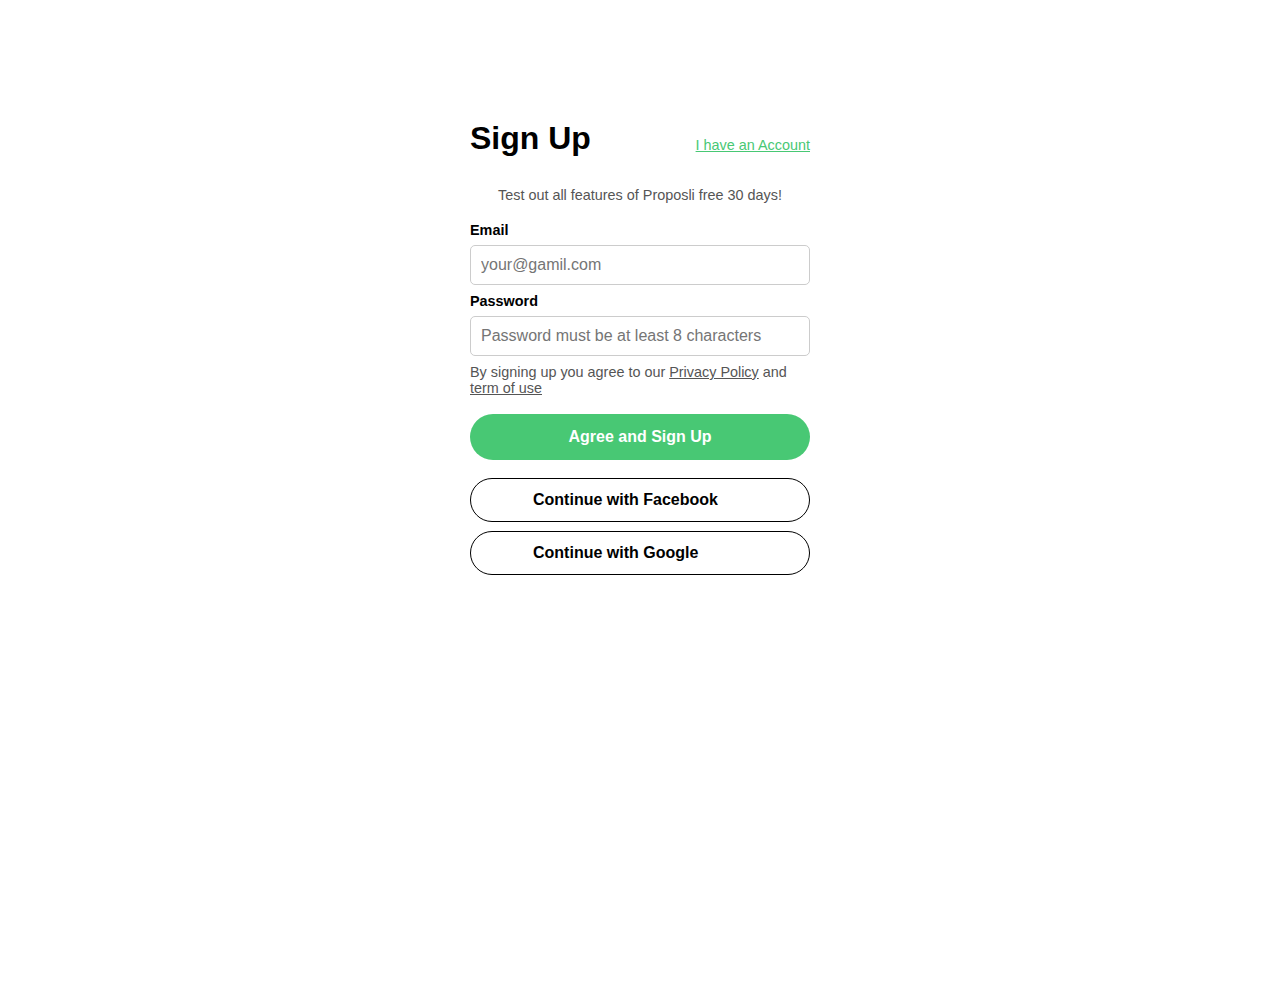
==== index.html @ e4460219 "Added index.html" ====
<!DOCTYPE html>
<html lang="en">

<head>
    <meta charset="UTF-8">
    <meta name="viewport" content="width=device-width, initial-scale=1.0">
    <title>Sign Up</title>

    <link rel="stylesheet" href="style.css">
</head>

<body>
    <div class="outer-box">
        <div class="iner-box">
            <header>
                <div class="signup-header">
                    <h1>Sign Up</h1>
                    <a href="sigin.html">I have an Account</a>
                </div>
                <p class="header-para">Test out all features of Proposli free 30 days!</p>
            </header>
            <main class="signup-main">
                <form action="">
                    <p class="signup-p">
                        <label for="email">Email</label>
                        <input type="email" id="email" placeholder="your@gamil.com" required>
                    </p>
                    <p class="signup-p">
                        <label for="password">Password</label>
                        <input type="password" id="password" placeholder="Password must be at least 8 characters"
                            required>
                    </p>
                    <p class="special-p">By signing up you agree to our <a href="#">Privacy Policy</a> and <a
                            href="#">term of use</a></p>
                    <input type="submit" id="button-1" value="Agree and Sign Up">
                </form>
            </main>
            <footer class="signup-footer">
                <button class="signup-button" id="button-2"><img src="Images/fb.png" alt="" height="20"><a
                        href="https://www.facebook.com">Continue with Facebook</a></button>
                <button class="signup-button" id="button-3"><img src="Images/google.png" alt="" height="20"><a
                        href="https://www.google.com">Continue with Google</a></button>
            </footer>
        </div>
    </div>

</body>

</html>
---- style.css ----
* {
   margin: 0;
   padding: 0;
   box-sizing: border-box;
}

body {
   font-family: Verdana, Geneva, Tahoma, sans-serif;
}

.outer-box {
   height: 100vh;
   width: 100vw;
   /* background-color: cadetblue;  */
   display: flex;
   /* flex-wrap: wrap; */
}

.iner-box {
   width: 400px;
   margin: 0 auto;
   position: relative;
   top: 60%;
   transform: translateY(-50%);
   background-color: white;
   padding: 30px;
   border-radius: 8px;
}

.div {
   font-size: 13px;
   text-align: end;
   /* font-family: sans-serif; */
}

.div a {
   color: #48C874;
}

.signup-header h1 {
   margin-bottom: 12px;
}

.signup-header a {
   font-size: 0.9rem;
   color: #48C874;
}
.signup-header {
   display: flex;
   align-items: center;
   justify-content: space-between;
   margin-bottom: 18px;
   
}

.header-para {
   font-size: 0.9rem;
   color: #555;
   text-align: center;
   margin-bottom: 19px;
}

.signup-main p {
   margin: 6px 0;
}

.special-p {
   font-size: 0.9rem;
   color: #555;
}

.special-p a {
   color: #555;
}

.signup-p label {
   display: block;
   margin: 5px 0;
   font-weight: bold;
   font-size: 0.9rem;
}

.signup-p input {
   border: 2px solid #ccc;
   border-radius: 5px;
   border-width: 0.1px;
   padding: 10px;
   margin: 2px 0;
   font-size: 1rem;
   width: 100%;
}

.signup-footer p {
   margin: 0;
   font-size: 13px;
   color: #555;
}

.signup-footer p a {
   color: #555;
}

.signup-button {
   display: flex;
   align-items: center;
   gap:43px;
   /* padding: 11px 0px; */
   /* margin: 18px 0; */
   cursor: pointer;
}

#button-1 {
   display: block;
   width: 100%;
   padding: 11px;
   margin: 18px auto;
   background-color: #48C874;
   color: white;
   line-height: 24px;
   font-weight: bold;
   border: none;
   border-radius: 50px;
   font-size: 16px;
   cursor: pointer;
}

#button-2 {
   margin: 3px 0;
   padding: 11px 19px;
   width: 100%;
   border-radius: 50px;
   border: 1px solid black;
   background-color: white;
   font-weight: bold;
   font-size: 16px;
   text-align: center;
}


#button-3 {
   margin: 9px 0;
   padding: 11px 19px;
   width: 100%;
   border-radius: 50px;
   border: 2px solid black;
   background-color: white;
   border-width: 0.1px;
   font-weight: bold;
   font-size: 16px;
   text-align: center;
}

#button-1:hover {
   background-color: transparent;
   border: 0.1px solid #48C874;
   color: #48C874;
   transition: all 0.4s ease-in;
}

.signup-button a {
   color: black;
   text-decoration-line: none;
}
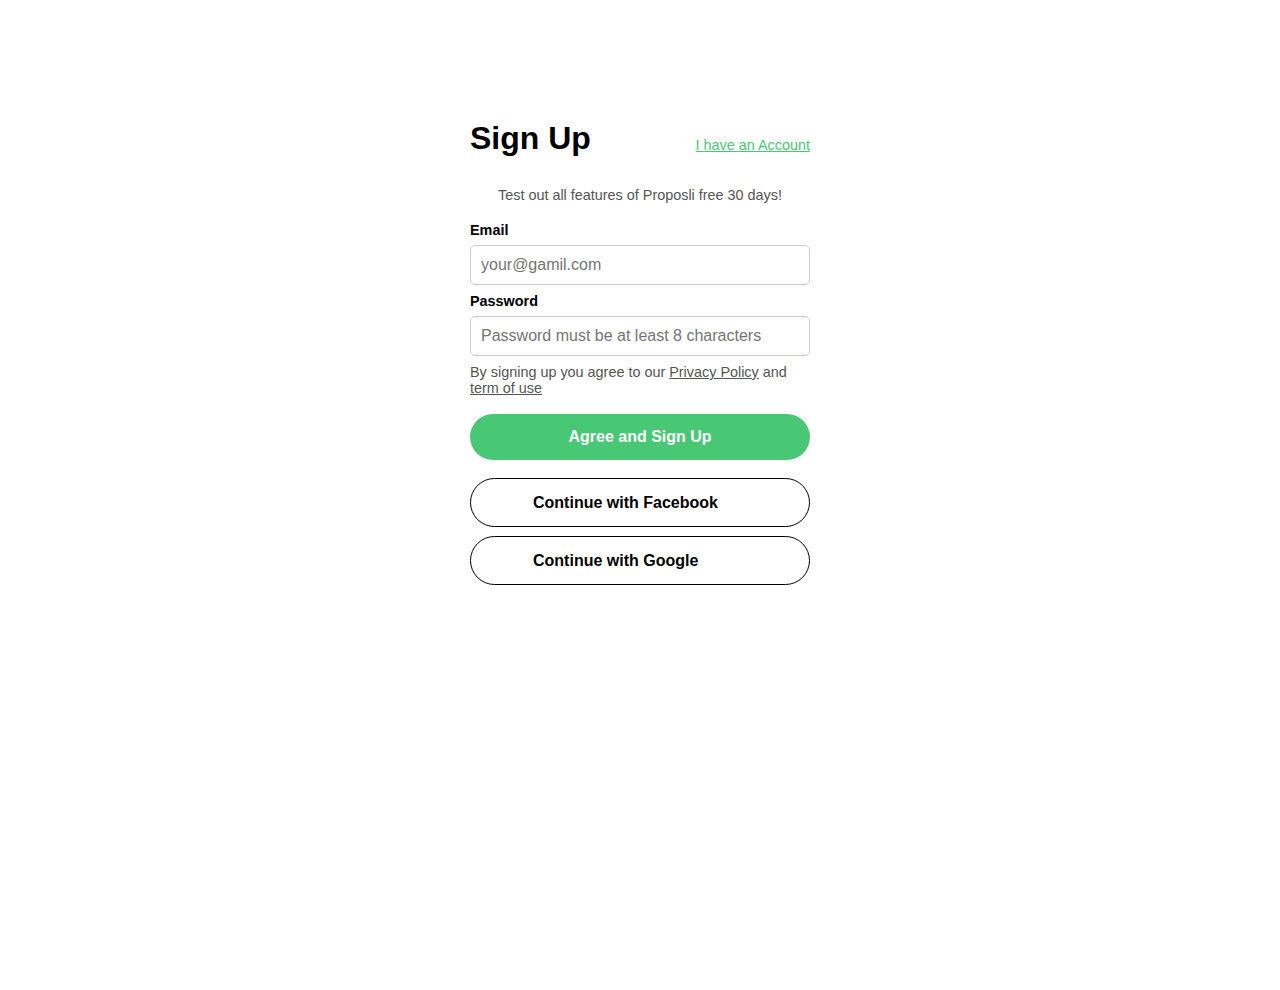
==== commit 04798ce2: "Update index.html" ====
--- a/index.html
+++ b/index.html
@@ -36,9 +36,9 @@
                 </form>
             </main>
             <footer class="signup-footer">
-                <button class="signup-button" id="button-2"><img src="Images/fb.png" alt="" height="20"><a
+                <button class="signup-button" id="button-2"><img src="Images/fb.jpg" alt="" height="25"><a
                         href="https://www.facebook.com">Continue with Facebook</a></button>
-                <button class="signup-button" id="button-3"><img src="Images/google.png" alt="" height="20"><a
+                <button class="signup-button" id="button-3"><img src="Images/google.jpg" alt="" height="25"><a
                         href="https://www.google.com">Continue with Google</a></button>
             </footer>
         </div>
@@ -46,4 +46,4 @@
 
 </body>
 
-</html>+</html>
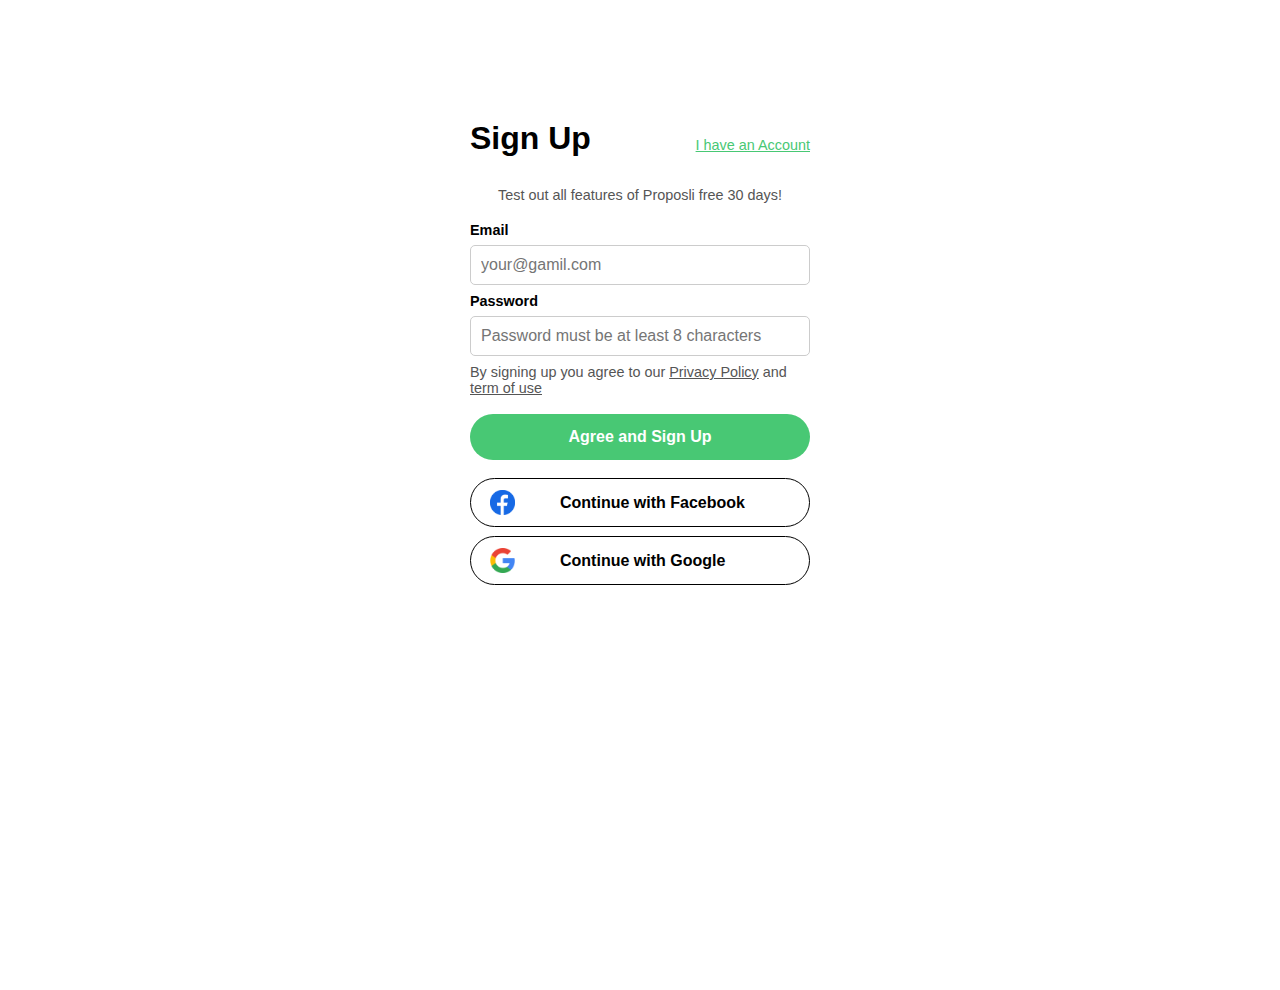
==== commit 96e05015: "Update index.html" ====
--- a/index.html
+++ b/index.html
@@ -36,9 +36,9 @@
                 </form>
             </main>
             <footer class="signup-footer">
-                <button class="signup-button" id="button-2"><img src="Images/fb.jpg" alt="" height="25"><a
+                <button class="signup-button" id="button-2"><img src="fb.png" alt="" height="25"><a
                         href="https://www.facebook.com">Continue with Facebook</a></button>
-                <button class="signup-button" id="button-3"><img src="Images/google.jpg" alt="" height="25"><a
+                <button class="signup-button" id="button-3"><img src="google.png" alt="" height="25"><a
                         href="https://www.google.com">Continue with Google</a></button>
             </footer>
         </div>
--- a/style.css
+++ b/style.css
@@ -103,7 +103,7 @@
 .signup-button {
    display: flex;
    align-items: center;
-   gap:43px;
+   gap:45px;
    /* padding: 11px 0px; */
    /* margin: 18px 0; */
    cursor: pointer;
@@ -160,4 +160,4 @@
 .signup-button a {
    color: black;
    text-decoration-line: none;
-}+}
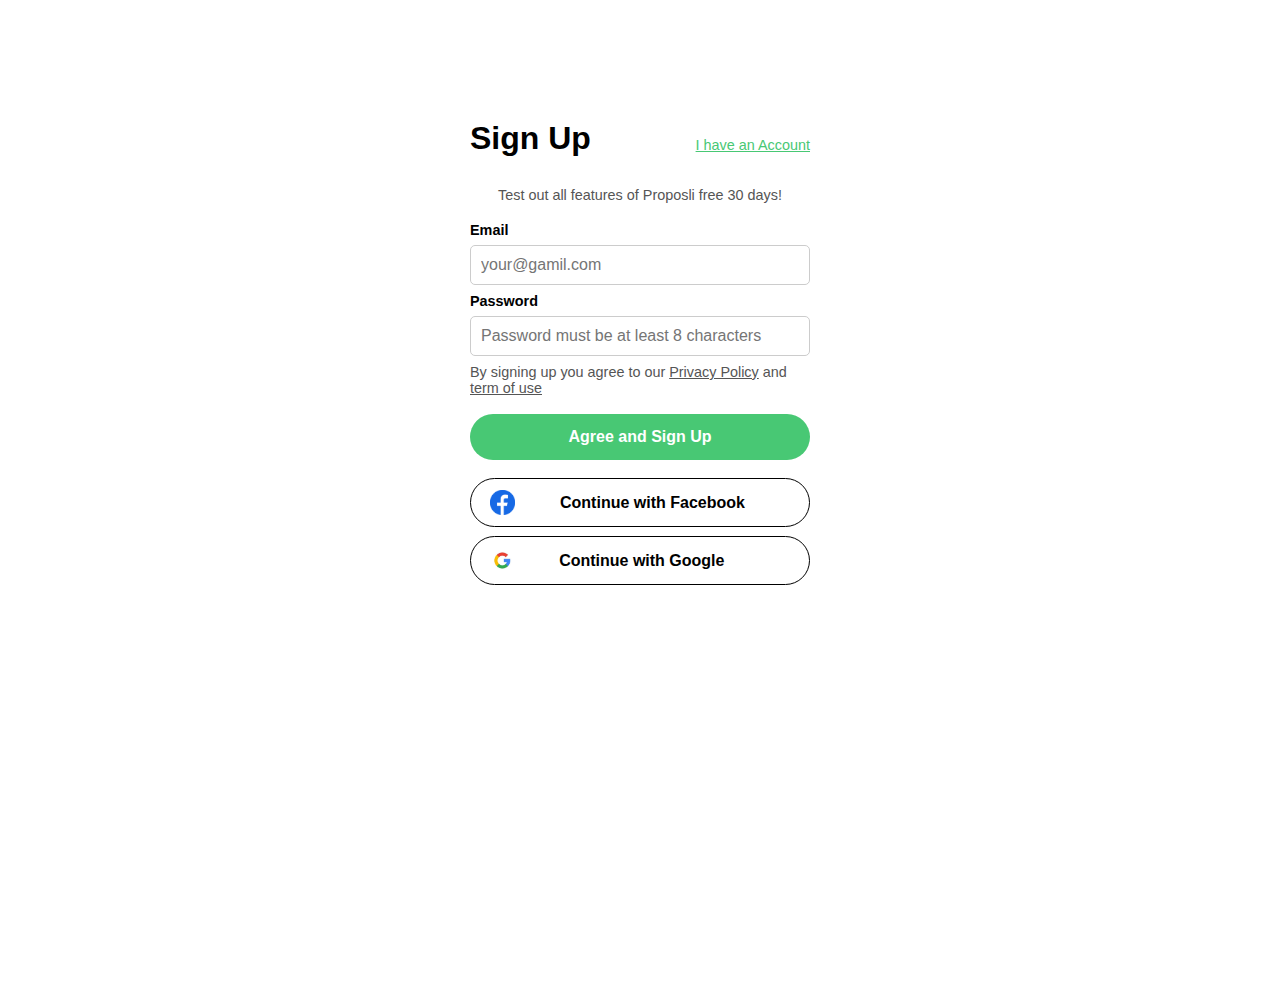
==== commit d393c158: "Update index.html" ====
--- a/index.html
+++ b/index.html
@@ -38,7 +38,7 @@
             <footer class="signup-footer">
                 <button class="signup-button" id="button-2"><img src="fb.png" alt="" height="25"><a
                         href="https://www.facebook.com">Continue with Facebook</a></button>
-                <button class="signup-button" id="button-3"><img src="google.png" alt="" height="25"><a
+                <button class="signup-button" id="button-3"><img src="google.jpg" alt="" height="25"><a
                         href="https://www.google.com">Continue with Google</a></button>
             </footer>
         </div>
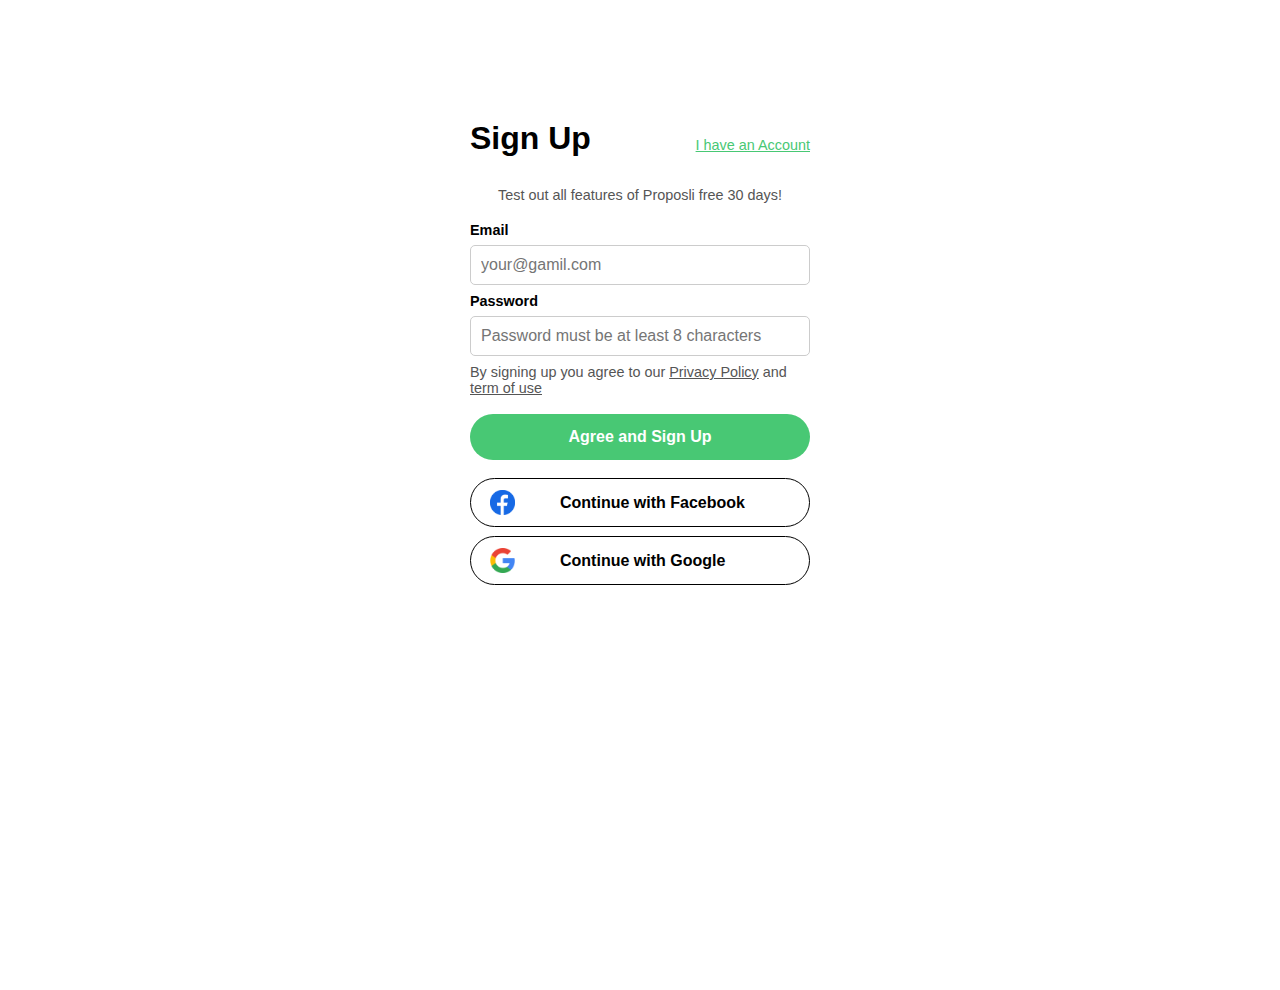
==== commit ff4231cf: "Update index.html" ====
--- a/index.html
+++ b/index.html
@@ -38,7 +38,7 @@
             <footer class="signup-footer">
                 <button class="signup-button" id="button-2"><img src="fb.png" alt="" height="25"><a
                         href="https://www.facebook.com">Continue with Facebook</a></button>
-                <button class="signup-button" id="button-3"><img src="google.jpg" alt="" height="25"><a
+                <button class="signup-button" id="button-3"><img src="google.png" alt="" height="25"><a
                         href="https://www.google.com">Continue with Google</a></button>
             </footer>
         </div>
